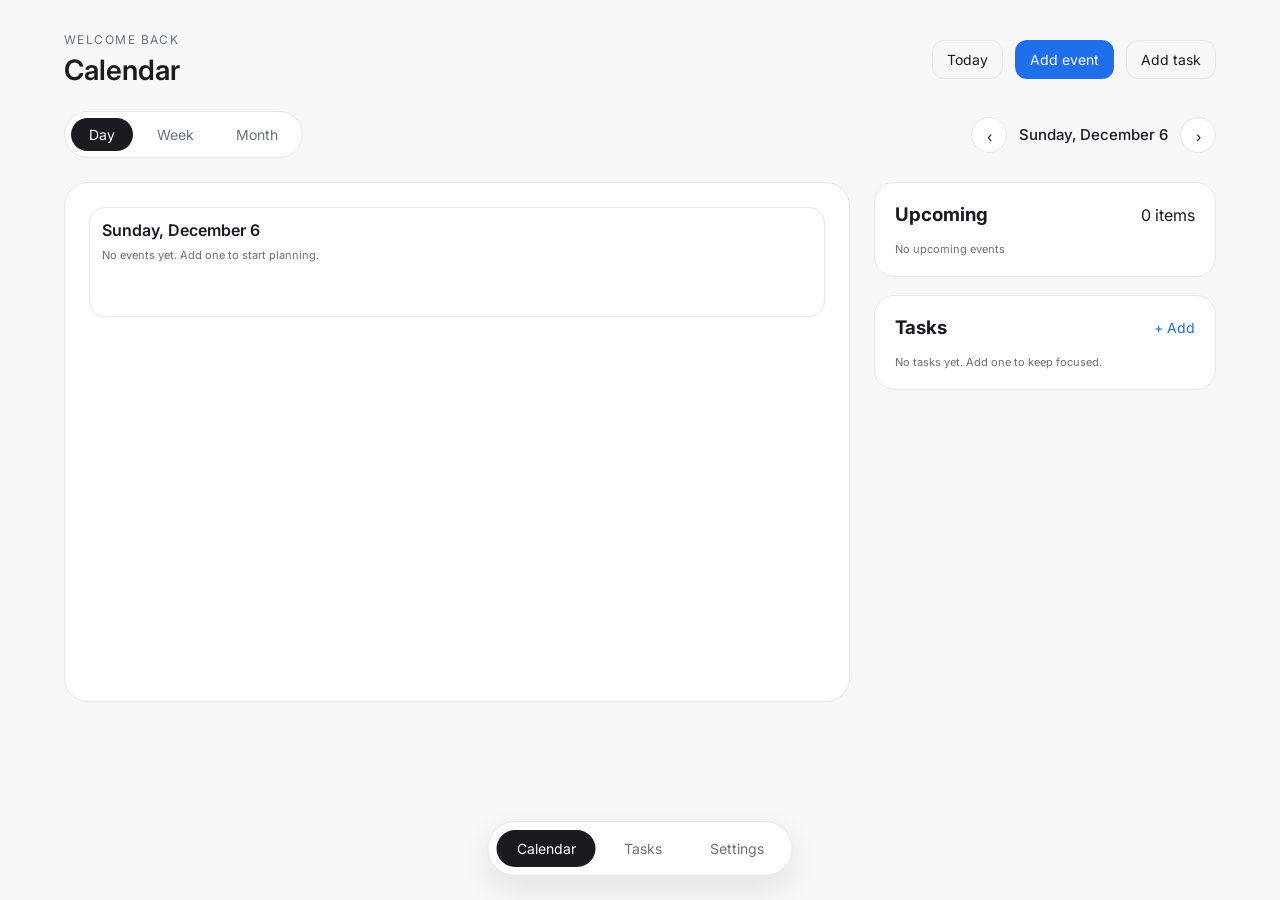
==== index.html @ fc0c7c69 "Add clean calendar UI with tasks and settings" ====
<!doctype html>
<html lang="en">
  <head>
    <meta charset="UTF-8" />
    <meta name="viewport" content="width=device-width, initial-scale=1" />
    <title>Calender</title>
    <link rel="stylesheet" href="styles.css" />
    <link rel="preconnect" href="https://fonts.googleapis.com" />
    <link rel="preconnect" href="https://fonts.gstatic.com" crossorigin />
    <link
      href="https://fonts.googleapis.com/css2?family=Inter:wght@300;400;500;600&display=swap"
      rel="stylesheet"
    />
  </head>
  <body>
    <div class="app">
      <header class="top-bar">
        <div>
          <p class="eyebrow">Welcome back</p>
          <h1>Calendar</h1>
        </div>
        <div class="top-actions">
          <button class="ghost" id="todayBtn">Today</button>
          <button class="primary" id="addEventBtn">Add event</button>
          <button class="ghost" id="addTaskBtn">Add task</button>
        </div>
      </header>

      <section class="toolbar">
        <div class="segmented" role="tablist">
          <button class="segment active" data-view="day">Day</button>
          <button class="segment" data-view="week">Week</button>
          <button class="segment" data-view="month">Month</button>
        </div>
        <div class="date-controls">
          <button class="icon" id="prevBtn" aria-label="Previous">
            ‹
          </button>
          <div class="current-range" id="rangeLabel"></div>
          <button class="icon" id="nextBtn" aria-label="Next">›</button>
        </div>
      </section>

      <main class="content">
        <section class="calendar" id="calendarView"></section>
        <aside class="sidebar">
          <div class="sidebar-card">
            <div class="sidebar-header">
              <h3>Upcoming</h3>
              <span id="upcomingCount"></span>
            </div>
            <div class="list" id="upcomingList"></div>
          </div>
          <div class="sidebar-card">
            <div class="sidebar-header">
              <h3>Tasks</h3>
              <button class="text" id="quickAddTask">+ Add</button>
            </div>
            <div class="list" id="taskList"></div>
          </div>
        </aside>
      </main>

      <nav class="bottom-nav">
        <button class="nav-item active" data-tab="calendar">Calendar</button>
        <button class="nav-item" data-tab="tasks">Tasks</button>
        <button class="nav-item" data-tab="settings">Settings</button>
      </nav>
    </div>

    <div class="modal hidden" id="eventModal" role="dialog" aria-modal="true">
      <div class="modal-card">
        <div class="modal-header">
          <h2>New event</h2>
          <button class="icon" data-close>✕</button>
        </div>
        <form id="eventForm">
          <label>
            Title
            <input type="text" name="title" placeholder="Event title" required />
          </label>
          <div class="grid">
            <label>
              Date
              <input type="date" name="date" required />
            </label>
            <label>
              Start
              <input type="time" name="start" required />
            </label>
          </div>
          <div class="grid">
            <label>
              Duration (mins)
              <input type="number" name="duration" min="15" step="15" value="60" />
            </label>
            <label>
              Priority
              <select name="priority">
                <option value="low">Low</option>
                <option value="medium" selected>Medium</option>
                <option value="high">High</option>
              </select>
            </label>
          </div>
          <label>
            Recurring
            <select name="recurring">
              <option value="none">None</option>
              <option value="daily">Daily</option>
              <option value="weekly">Weekly</option>
              <option value="monthly">Monthly</option>
            </select>
          </label>
          <label>
            Notes
            <textarea name="notes" rows="3" placeholder="Optional notes"></textarea>
          </label>
          <button class="primary" type="submit">Save event</button>
        </form>
      </div>
    </div>

    <div class="modal hidden" id="taskModal" role="dialog" aria-modal="true">
      <div class="modal-card">
        <div class="modal-header">
          <h2>New task</h2>
          <button class="icon" data-close>✕</button>
        </div>
        <form id="taskForm">
          <label>
            Task name
            <input type="text" name="title" placeholder="Task title" required />
          </label>
          <div class="grid">
            <label>
              Due date
              <input type="date" name="date" required />
            </label>
            <label>
              Priority
              <select name="priority">
                <option value="low">Low</option>
                <option value="medium" selected>Medium</option>
                <option value="high">High</option>
              </select>
            </label>
          </div>
          <label>
            Recurring
            <select name="recurring">
              <option value="none">None</option>
              <option value="daily">Daily</option>
              <option value="weekly">Weekly</option>
              <option value="monthly">Monthly</option>
            </select>
          </label>
          <label>
            Notes
            <textarea name="notes" rows="3" placeholder="Optional notes"></textarea>
          </label>
          <button class="primary" type="submit">Save task</button>
        </form>
      </div>
    </div>

    <div class="panel hidden" id="tasksPanel">
      <div class="panel-header">
        <h2>Tasks</h2>
        <button class="primary" id="panelAddTask">Add task</button>
      </div>
      <div class="panel-body">
        <div class="panel-list" id="panelTaskList"></div>
      </div>
    </div>

    <div class="panel hidden" id="settingsPanel">
      <div class="panel-header">
        <h2>Settings</h2>
      </div>
      <div class="panel-body">
        <div class="setting">
          <div>
            <h4>Default view</h4>
            <p>Choose the calendar view you open with.</p>
          </div>
          <select id="defaultView">
            <option value="day">Day</option>
            <option value="week">Week</option>
            <option value="month">Month</option>
          </select>
        </div>
        <div class="setting">
          <div>
            <h4>Working hours</h4>
            <p>Set your focus hours for event highlights.</p>
          </div>
          <input type="text" id="workingHours" value="9:00 - 18:00" />
        </div>
        <div class="setting">
          <div>
            <h4>Show recurring events</h4>
            <p>Keep repeating events visible in all views.</p>
          </div>
          <label class="switch">
            <input type="checkbox" id="showRecurring" checked />
            <span class="slider"></span>
          </label>
        </div>
      </div>
    </div>

    <script src="app.js"></script>
  </body>
</html>
---- styles.css ----
:root {
  color-scheme: light;
  --bg: #f7f7f8;
  --panel: #ffffff;
  --text: #1b1b1f;
  --muted: #6b6f76;
  --line: #e6e7eb;
  --accent: #202124;
  --primary: #1f6feb;
  --low: #42b883;
  --medium: #f4b740;
  --high: #ef5b5b;
}

* {
  box-sizing: border-box;
  margin: 0;
  padding: 0;
  font-family: "Inter", system-ui, sans-serif;
}

body {
  background: var(--bg);
  color: var(--text);
  min-height: 100vh;
}

.app {
  max-width: 1200px;
  margin: 0 auto;
  padding: 32px 24px 96px;
  display: flex;
  flex-direction: column;
  gap: 24px;
}

.top-bar {
  display: flex;
  justify-content: space-between;
  align-items: center;
  gap: 24px;
}

.eyebrow {
  font-size: 12px;
  color: var(--muted);
  text-transform: uppercase;
  letter-spacing: 0.12em;
}

h1 {
  font-size: 28px;
  font-weight: 600;
  margin-top: 6px;
}

.top-actions {
  display: flex;
  gap: 12px;
  flex-wrap: wrap;
}

button,
select,
input,
textarea {
  border-radius: 12px;
  border: 1px solid var(--line);
  padding: 10px 14px;
  background: var(--panel);
  color: var(--text);
  font-size: 14px;
}

button {
  cursor: pointer;
}

button.primary {
  background: var(--primary);
  color: #fff;
  border-color: transparent;
}

button.ghost {
  background: transparent;
  border-color: var(--line);
}

button.text {
  background: none;
  border: none;
  color: var(--primary);
  padding: 0;
}

button.icon {
  width: 36px;
  height: 36px;
  border-radius: 999px;
  border: 1px solid var(--line);
  background: var(--panel);
}

.toolbar {
  display: flex;
  justify-content: space-between;
  align-items: center;
  gap: 12px;
  flex-wrap: wrap;
}

.segmented {
  background: var(--panel);
  padding: 6px;
  border-radius: 999px;
  border: 1px solid var(--line);
  display: flex;
  gap: 6px;
}

.segment {
  border: none;
  background: transparent;
  padding: 8px 18px;
  border-radius: 999px;
  color: var(--muted);
}

.segment.active {
  background: var(--text);
  color: #fff;
}

.date-controls {
  display: flex;
  align-items: center;
  gap: 12px;
}

.current-range {
  font-weight: 500;
  font-size: 15px;
}

.content {
  display: grid;
  grid-template-columns: minmax(0, 2.3fr) minmax(0, 1fr);
  gap: 24px;
}

.calendar {
  background: var(--panel);
  border-radius: 24px;
  padding: 24px;
  border: 1px solid var(--line);
  min-height: 520px;
}

.calendar-grid {
  display: grid;
  gap: 12px;
}

.calendar-grid.month {
  grid-template-columns: repeat(7, 1fr);
}

.calendar-grid.week {
  grid-template-columns: repeat(7, 1fr);
}

.calendar-grid.day {
  grid-template-columns: 1fr;
}

.day-label {
  font-size: 12px;
  text-transform: uppercase;
  letter-spacing: 0.1em;
  color: var(--muted);
}

.day-cell {
  padding: 12px;
  border-radius: 16px;
  border: 1px solid var(--line);
  display: flex;
  flex-direction: column;
  gap: 8px;
  min-height: 110px;
}

.day-cell.today {
  border-color: var(--primary);
  box-shadow: 0 0 0 1px rgba(31, 111, 235, 0.2);
}

.day-number {
  font-weight: 600;
}

.event-chip {
  font-size: 12px;
  background: #f1f4ff;
  padding: 6px 8px;
  border-radius: 10px;
  border: 1px solid #dbe4ff;
  display: flex;
  justify-content: space-between;
  gap: 8px;
}

.event-meta {
  font-size: 11px;
  color: var(--muted);
}

.priority {
  font-size: 11px;
  font-weight: 600;
  padding: 2px 8px;
  border-radius: 999px;
  align-self: flex-start;
}

.priority.low {
  color: var(--low);
  background: rgba(66, 184, 131, 0.12);
}

.priority.medium {
  color: var(--medium);
  background: rgba(244, 183, 64, 0.15);
}

.priority.high {
  color: var(--high);
  background: rgba(239, 91, 91, 0.15);
}

.sidebar {
  display: flex;
  flex-direction: column;
  gap: 18px;
}

.sidebar-card {
  background: var(--panel);
  border-radius: 20px;
  padding: 20px;
  border: 1px solid var(--line);
  display: flex;
  flex-direction: column;
  gap: 16px;
}

.sidebar-header {
  display: flex;
  align-items: center;
  justify-content: space-between;
}

.list {
  display: flex;
  flex-direction: column;
  gap: 10px;
}

.list-item {
  padding: 10px 12px;
  border-radius: 14px;
  border: 1px solid var(--line);
  display: flex;
  justify-content: space-between;
  align-items: flex-start;
  gap: 12px;
}

.list-item span {
  font-size: 12px;
  color: var(--muted);
}

.bottom-nav {
  position: fixed;
  left: 50%;
  transform: translateX(-50%);
  bottom: 24px;
  background: var(--panel);
  border-radius: 999px;
  border: 1px solid var(--line);
  padding: 8px;
  display: flex;
  gap: 8px;
  box-shadow: 0 12px 30px rgba(0, 0, 0, 0.08);
}

.nav-item {
  border: none;
  background: transparent;
  padding: 10px 20px;
  border-radius: 999px;
  color: var(--muted);
}

.nav-item.active {
  background: var(--text);
  color: #fff;
}

.modal {
  position: fixed;
  inset: 0;
  background: rgba(16, 17, 20, 0.5);
  display: grid;
  place-items: center;
  z-index: 10;
}

.modal.hidden {
  display: none;
}

.modal-card {
  background: var(--panel);
  border-radius: 24px;
  padding: 24px;
  width: min(420px, 90vw);
  display: flex;
  flex-direction: column;
  gap: 16px;
}

.modal-header {
  display: flex;
  align-items: center;
  justify-content: space-between;
}

form {
  display: flex;
  flex-direction: column;
  gap: 14px;
}

label {
  display: flex;
  flex-direction: column;
  gap: 8px;
  font-size: 13px;
  color: var(--muted);
}

textarea {
  resize: vertical;
}

.grid {
  display: grid;
  grid-template-columns: repeat(auto-fit, minmax(160px, 1fr));
  gap: 12px;
}

.panel {
  background: var(--panel);
  border-radius: 24px;
  border: 1px solid var(--line);
  padding: 24px;
}

.panel.hidden {
  display: none;
}

.panel-header {
  display: flex;
  align-items: center;
  justify-content: space-between;
  margin-bottom: 16px;
}

.panel-body {
  display: flex;
  flex-direction: column;
  gap: 16px;
}

.panel-list {
  display: grid;
  gap: 12px;
}

.setting {
  display: flex;
  justify-content: space-between;
  gap: 18px;
  padding: 16px;
  border: 1px solid var(--line);
  border-radius: 16px;
  align-items: center;
}

.setting p {
  color: var(--muted);
  font-size: 13px;
}

.switch {
  position: relative;
  display: inline-block;
  width: 44px;
  height: 24px;
}

.switch input {
  opacity: 0;
  width: 0;
  height: 0;
}

.slider {
  position: absolute;
  cursor: pointer;
  top: 0;
  left: 0;
  right: 0;
  bottom: 0;
  background-color: #d1d3d8;
  transition: 0.2s;
  border-radius: 999px;
}

.slider::before {
  position: absolute;
  content: "";
  height: 18px;
  width: 18px;
  left: 3px;
  bottom: 3px;
  background-color: white;
  transition: 0.2s;
  border-radius: 50%;
}

.switch input:checked + .slider {
  background-color: var(--primary);
}

.switch input:checked + .slider::before {
  transform: translateX(20px);
}

@media (max-width: 960px) {
  .content {
    grid-template-columns: 1fr;
  }

  .bottom-nav {
    width: calc(100% - 48px);
    justify-content: space-around;
  }
}

@media (max-width: 720px) {
  .top-bar {
    flex-direction: column;
    align-items: flex-start;
  }

  .toolbar {
    flex-direction: column;
    align-items: flex-start;
  }
}
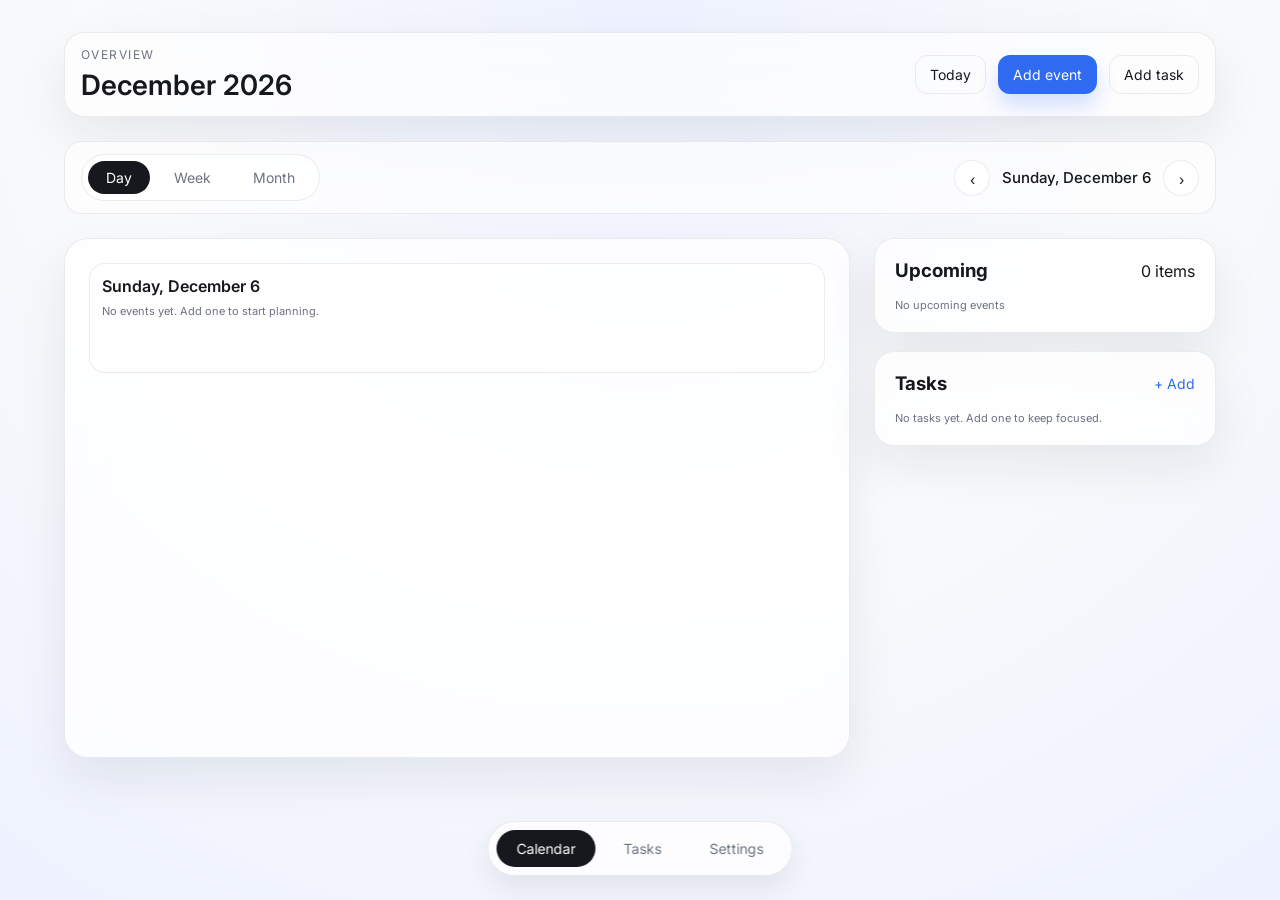
==== commit acc9da7f: "Refine calendar header and styling" ====
--- a/index.html
+++ b/index.html
@@ -16,8 +16,8 @@
     <div class="app">
       <header class="top-bar">
         <div>
-          <p class="eyebrow">Welcome back</p>
-          <h1>Calendar</h1>
+          <p class="eyebrow">Overview</p>
+          <h1 id="monthLabel">March 2025</h1>
         </div>
         <div class="top-actions">
           <button class="ghost" id="todayBtn">Today</button>
@@ -26,7 +26,7 @@
         </div>
       </header>
 
-      <section class="toolbar">
+      <section class="toolbar" id="viewToolbar">
         <div class="segmented" role="tablist">
           <button class="segment active" data-view="day">Day</button>
           <button class="segment" data-view="week">Week</button>
@@ -95,12 +95,22 @@
               <input type="number" name="duration" min="15" step="15" value="60" />
             </label>
             <label>
+              Color
+              <input type="color" name="color" value="#1f6feb" />
+            </label>
+          </div>
+          <div class="grid">
+            <label>
               Priority
               <select name="priority">
                 <option value="low">Low</option>
                 <option value="medium" selected>Medium</option>
                 <option value="high">High</option>
               </select>
+            </label>
+            <label>
+              Category
+              <input type="text" name="category" placeholder="Design, Work, Personal" />
             </label>
           </div>
           <label>
@@ -113,6 +123,14 @@
             </select>
           </label>
           <label>
+            Color
+            <input type="color" name="color" value="#42b883" />
+          </label>
+          <label>
+            Category
+            <input type="text" name="category" placeholder="Errands, Admin, Focus" />
+          </label>
+          <label>
             Notes
             <textarea name="notes" rows="3" placeholder="Optional notes"></textarea>
           </label>
--- a/styles.css
+++ b/styles.css
@@ -1,15 +1,17 @@
 :root {
   color-scheme: light;
-  --bg: #f7f7f8;
-  --panel: #ffffff;
-  --text: #1b1b1f;
-  --muted: #6b6f76;
-  --line: #e6e7eb;
-  --accent: #202124;
-  --primary: #1f6feb;
+  --bg: #f4f6fb;
+  --panel: rgba(255, 255, 255, 0.78);
+  --text: #16181d;
+  --muted: #6b7280;
+  --line: rgba(17, 24, 39, 0.08);
+  --accent: #1f2937;
+  --primary: #2f6af1;
   --low: #42b883;
   --medium: #f4b740;
   --high: #ef5b5b;
+  --glass: rgba(255, 255, 255, 0.65);
+  --shadow: 0 20px 50px rgba(15, 23, 42, 0.08);
 }
 
 * {
@@ -20,7 +22,7 @@
 }
 
 body {
-  background: var(--bg);
+  background: radial-gradient(circle at top, #eef2ff 0%, #f9fafb 50%, #eef2ff 100%);
   color: var(--text);
   min-height: 100vh;
 }
@@ -39,6 +41,12 @@
   justify-content: space-between;
   align-items: center;
   gap: 24px;
+  padding: 14px 16px;
+  background: var(--glass);
+  border-radius: 20px;
+  border: 1px solid var(--line);
+  backdrop-filter: blur(18px);
+  box-shadow: var(--shadow);
 }
 
 .eyebrow {
@@ -67,7 +75,7 @@
   border-radius: 12px;
   border: 1px solid var(--line);
   padding: 10px 14px;
-  background: var(--panel);
+  background: rgba(255, 255, 255, 0.9);
   color: var(--text);
   font-size: 14px;
 }
@@ -80,6 +88,7 @@
   background: var(--primary);
   color: #fff;
   border-color: transparent;
+  box-shadow: 0 12px 20px rgba(47, 106, 241, 0.2);
 }
 
 button.ghost {
@@ -108,10 +117,19 @@
   align-items: center;
   gap: 12px;
   flex-wrap: wrap;
+  padding: 12px 16px;
+  border-radius: 18px;
+  background: var(--glass);
+  border: 1px solid var(--line);
+  backdrop-filter: blur(18px);
+}
+
+.toolbar.hidden {
+  display: none;
 }
 
 .segmented {
-  background: var(--panel);
+  background: rgba(255, 255, 255, 0.75);
   padding: 6px;
   border-radius: 999px;
   border: 1px solid var(--line);
@@ -155,6 +173,8 @@
   padding: 24px;
   border: 1px solid var(--line);
   min-height: 520px;
+  backdrop-filter: blur(18px);
+  box-shadow: var(--shadow);
 }
 
 .calendar-grid {
@@ -189,6 +209,8 @@
   flex-direction: column;
   gap: 8px;
   min-height: 110px;
+  background: rgba(255, 255, 255, 0.6);
+  box-shadow: inset 0 1px 0 rgba(255, 255, 255, 0.6);
 }
 
 .day-cell.today {
@@ -202,13 +224,20 @@
 
 .event-chip {
   font-size: 12px;
-  background: #f1f4ff;
+  background: rgba(241, 244, 255, 0.7);
   padding: 6px 8px;
   border-radius: 10px;
-  border: 1px solid #dbe4ff;
+  border: 1px solid rgba(219, 228, 255, 0.7);
   display: flex;
   justify-content: space-between;
   gap: 8px;
+  align-items: center;
+}
+
+.event-details {
+  display: flex;
+  flex-direction: column;
+  gap: 4px;
 }
 
 .event-meta {
@@ -253,6 +282,8 @@
   display: flex;
   flex-direction: column;
   gap: 16px;
+  backdrop-filter: blur(18px);
+  box-shadow: var(--shadow);
 }
 
 .sidebar-header {
@@ -275,6 +306,7 @@
   justify-content: space-between;
   align-items: flex-start;
   gap: 12px;
+  background: rgba(255, 255, 255, 0.75);
 }
 
 .list-item span {
@@ -294,6 +326,7 @@
   display: flex;
   gap: 8px;
   box-shadow: 0 12px 30px rgba(0, 0, 0, 0.08);
+  backdrop-filter: blur(20px);
 }
 
 .nav-item {
@@ -330,6 +363,8 @@
   display: flex;
   flex-direction: column;
   gap: 16px;
+  box-shadow: 0 18px 45px rgba(15, 23, 42, 0.25);
+  backdrop-filter: blur(18px);
 }
 
 .modal-header {
@@ -367,6 +402,8 @@
   border-radius: 24px;
   border: 1px solid var(--line);
   padding: 24px;
+  box-shadow: var(--shadow);
+  backdrop-filter: blur(18px);
 }
 
 .panel.hidden {
@@ -399,6 +436,7 @@
   border: 1px solid var(--line);
   border-radius: 16px;
   align-items: center;
+  background: rgba(255, 255, 255, 0.65);
 }
 
 .setting p {
@@ -451,6 +489,31 @@
   transform: translateX(20px);
 }
 
+.color-dot {
+  width: 10px;
+  height: 10px;
+  border-radius: 50%;
+  margin-top: 4px;
+}
+
+.category-pill {
+  font-size: 11px;
+  padding: 3px 8px;
+  border-radius: 999px;
+  background: rgba(15, 23, 42, 0.08);
+  color: var(--accent);
+  display: inline-flex;
+  align-items: center;
+  gap: 6px;
+}
+
+.item-meta {
+  display: flex;
+  flex-wrap: wrap;
+  gap: 6px;
+  margin-top: 4px;
+}
+
 @media (max-width: 960px) {
   .content {
     grid-template-columns: 1fr;
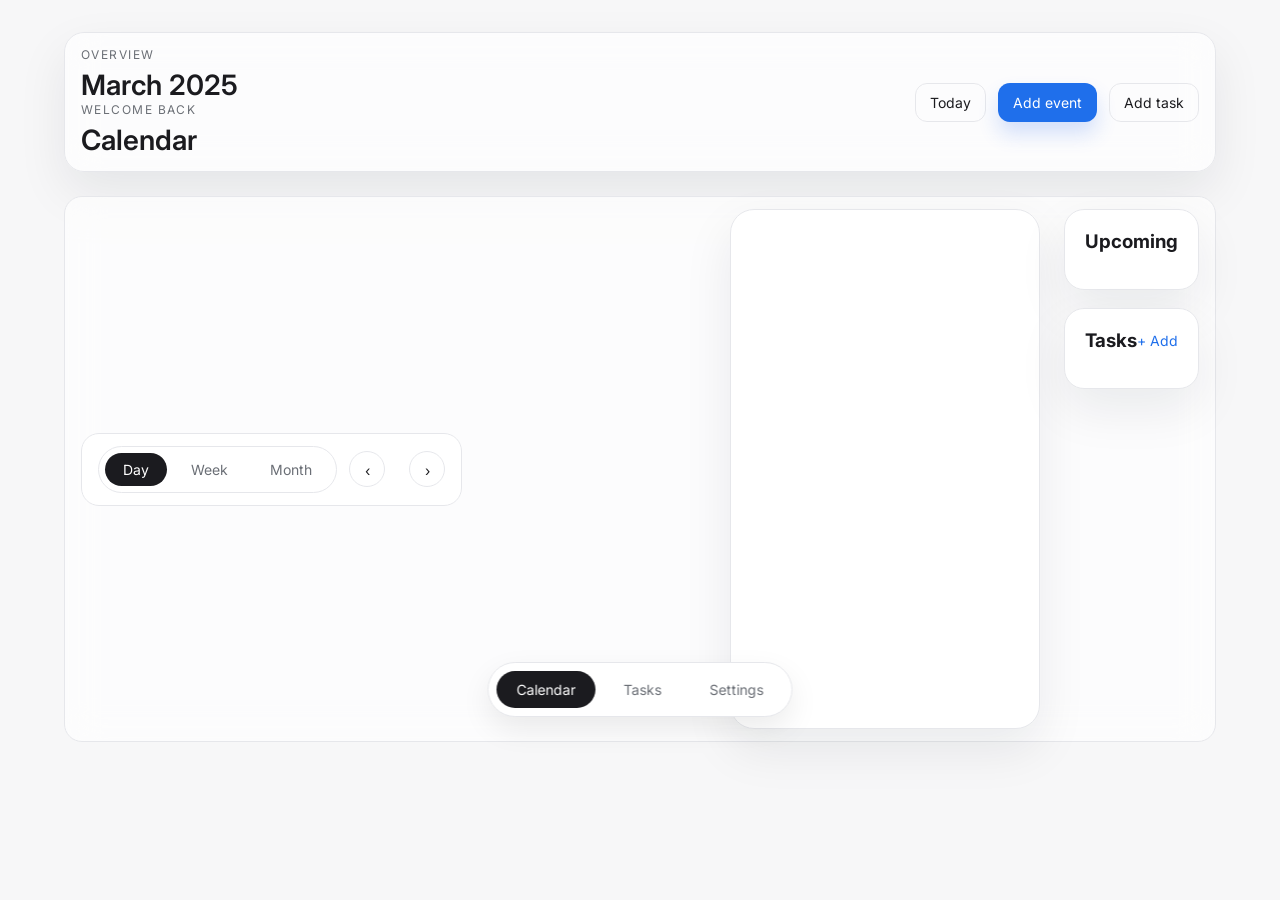
==== commit d2a5e4f4: "Merge branch 'main' into codex/create-basic-calendar-app-with-events" ====
--- a/index.html
+++ b/index.html
@@ -18,6 +18,8 @@
         <div>
           <p class="eyebrow">Overview</p>
           <h1 id="monthLabel">March 2025</h1>
+          <p class="eyebrow">Welcome back</p>
+          <h1>Calendar</h1>
         </div>
         <div class="top-actions">
           <button class="ghost" id="todayBtn">Today</button>
@@ -27,6 +29,7 @@
       </header>
 
       <section class="toolbar" id="viewToolbar">
+      <section class="toolbar">
         <div class="segmented" role="tablist">
           <button class="segment active" data-view="day">Day</button>
           <button class="segment" data-view="week">Week</button>
--- a/styles.css
+++ b/styles.css
@@ -12,6 +12,16 @@
   --high: #ef5b5b;
   --glass: rgba(255, 255, 255, 0.65);
   --shadow: 0 20px 50px rgba(15, 23, 42, 0.08);
+  --bg: #f7f7f8;
+  --panel: #ffffff;
+  --text: #1b1b1f;
+  --muted: #6b6f76;
+  --line: #e6e7eb;
+  --accent: #202124;
+  --primary: #1f6feb;
+  --low: #42b883;
+  --medium: #f4b740;
+  --high: #ef5b5b;
 }
 
 * {
@@ -23,6 +33,7 @@
 
 body {
   background: radial-gradient(circle at top, #eef2ff 0%, #f9fafb 50%, #eef2ff 100%);
+  background: var(--bg);
   color: var(--text);
   min-height: 100vh;
 }
@@ -76,6 +87,7 @@
   border: 1px solid var(--line);
   padding: 10px 14px;
   background: rgba(255, 255, 255, 0.9);
+  background: var(--panel);
   color: var(--text);
   font-size: 14px;
 }
@@ -130,6 +142,10 @@
 
 .segmented {
   background: rgba(255, 255, 255, 0.75);
+}
+
+.segmented {
+  background: var(--panel);
   padding: 6px;
   border-radius: 999px;
   border: 1px solid var(--line);
@@ -238,6 +254,13 @@
   display: flex;
   flex-direction: column;
   gap: 4px;
+  background: #f1f4ff;
+  padding: 6px 8px;
+  border-radius: 10px;
+  border: 1px solid #dbe4ff;
+  display: flex;
+  justify-content: space-between;
+  gap: 8px;
 }
 
 .event-meta {
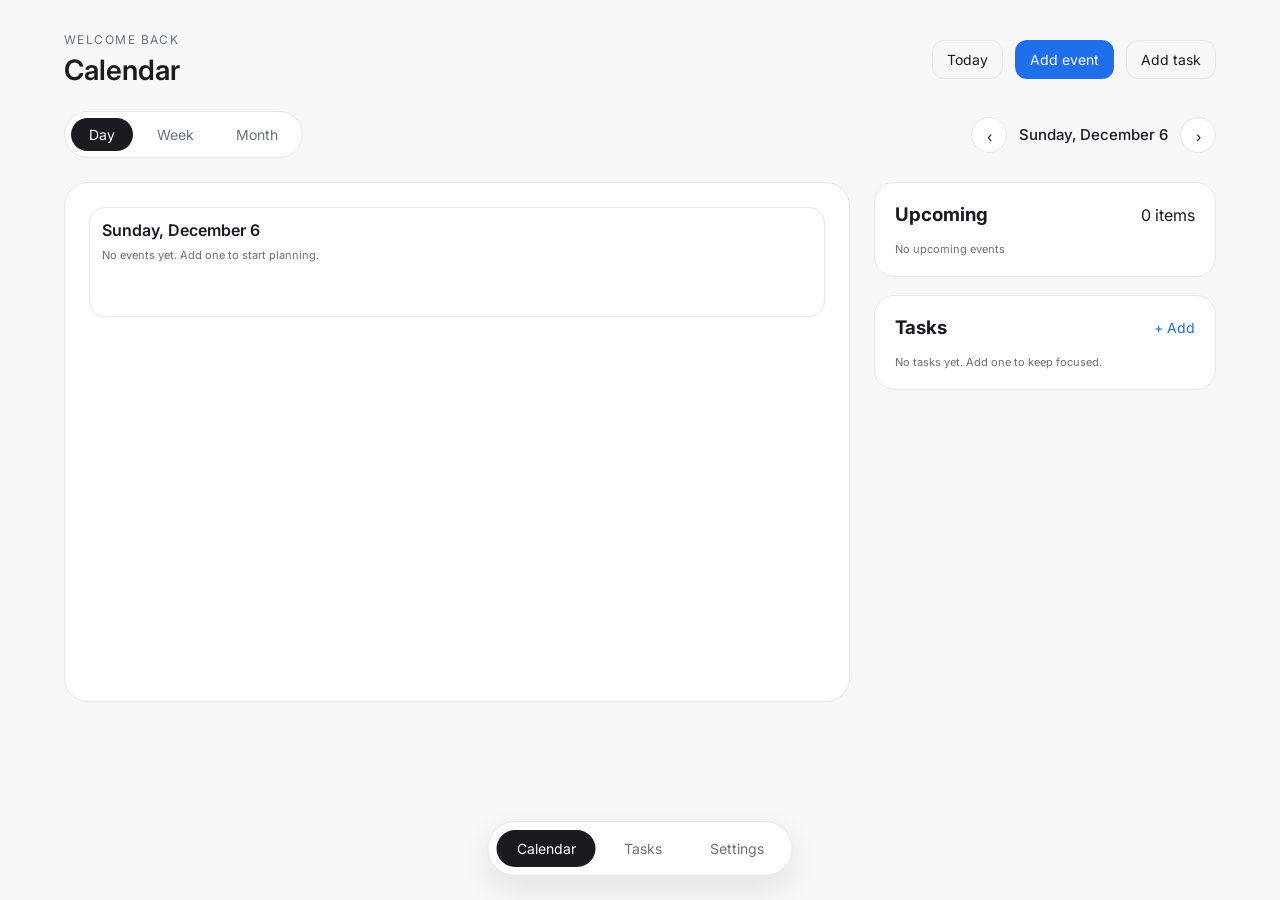
==== commit db9ee381: "Revert "Refine calendar header, toolbar behavior, UI polish, and add color/category support"" ====
--- a/index.html
+++ b/index.html
@@ -16,8 +16,6 @@
     <div class="app">
       <header class="top-bar">
         <div>
-          <p class="eyebrow">Overview</p>
-          <h1 id="monthLabel">March 2025</h1>
           <p class="eyebrow">Welcome back</p>
           <h1>Calendar</h1>
         </div>
@@ -28,7 +26,6 @@
         </div>
       </header>
 
-      <section class="toolbar" id="viewToolbar">
       <section class="toolbar">
         <div class="segmented" role="tablist">
           <button class="segment active" data-view="day">Day</button>
@@ -98,22 +95,12 @@
               <input type="number" name="duration" min="15" step="15" value="60" />
             </label>
             <label>
-              Color
-              <input type="color" name="color" value="#1f6feb" />
-            </label>
-          </div>
-          <div class="grid">
-            <label>
               Priority
               <select name="priority">
                 <option value="low">Low</option>
                 <option value="medium" selected>Medium</option>
                 <option value="high">High</option>
               </select>
-            </label>
-            <label>
-              Category
-              <input type="text" name="category" placeholder="Design, Work, Personal" />
             </label>
           </div>
           <label>
@@ -126,14 +113,6 @@
             </select>
           </label>
           <label>
-            Color
-            <input type="color" name="color" value="#42b883" />
-          </label>
-          <label>
-            Category
-            <input type="text" name="category" placeholder="Errands, Admin, Focus" />
-          </label>
-          <label>
             Notes
             <textarea name="notes" rows="3" placeholder="Optional notes"></textarea>
           </label>
--- a/styles.css
+++ b/styles.css
@@ -1,17 +1,5 @@
 :root {
   color-scheme: light;
-  --bg: #f4f6fb;
-  --panel: rgba(255, 255, 255, 0.78);
-  --text: #16181d;
-  --muted: #6b7280;
-  --line: rgba(17, 24, 39, 0.08);
-  --accent: #1f2937;
-  --primary: #2f6af1;
-  --low: #42b883;
-  --medium: #f4b740;
-  --high: #ef5b5b;
-  --glass: rgba(255, 255, 255, 0.65);
-  --shadow: 0 20px 50px rgba(15, 23, 42, 0.08);
   --bg: #f7f7f8;
   --panel: #ffffff;
   --text: #1b1b1f;
@@ -32,7 +20,6 @@
 }
 
 body {
-  background: radial-gradient(circle at top, #eef2ff 0%, #f9fafb 50%, #eef2ff 100%);
   background: var(--bg);
   color: var(--text);
   min-height: 100vh;
@@ -52,12 +39,6 @@
   justify-content: space-between;
   align-items: center;
   gap: 24px;
-  padding: 14px 16px;
-  background: var(--glass);
-  border-radius: 20px;
-  border: 1px solid var(--line);
-  backdrop-filter: blur(18px);
-  box-shadow: var(--shadow);
 }
 
 .eyebrow {
@@ -86,7 +67,6 @@
   border-radius: 12px;
   border: 1px solid var(--line);
   padding: 10px 14px;
-  background: rgba(255, 255, 255, 0.9);
   background: var(--panel);
   color: var(--text);
   font-size: 14px;
@@ -100,7 +80,6 @@
   background: var(--primary);
   color: #fff;
   border-color: transparent;
-  box-shadow: 0 12px 20px rgba(47, 106, 241, 0.2);
 }
 
 button.ghost {
@@ -129,19 +108,6 @@
   align-items: center;
   gap: 12px;
   flex-wrap: wrap;
-  padding: 12px 16px;
-  border-radius: 18px;
-  background: var(--glass);
-  border: 1px solid var(--line);
-  backdrop-filter: blur(18px);
-}
-
-.toolbar.hidden {
-  display: none;
-}
-
-.segmented {
-  background: rgba(255, 255, 255, 0.75);
 }
 
 .segmented {
@@ -189,8 +155,6 @@
   padding: 24px;
   border: 1px solid var(--line);
   min-height: 520px;
-  backdrop-filter: blur(18px);
-  box-shadow: var(--shadow);
 }
 
 .calendar-grid {
@@ -225,8 +189,6 @@
   flex-direction: column;
   gap: 8px;
   min-height: 110px;
-  background: rgba(255, 255, 255, 0.6);
-  box-shadow: inset 0 1px 0 rgba(255, 255, 255, 0.6);
 }
 
 .day-cell.today {
@@ -240,20 +202,6 @@
 
 .event-chip {
   font-size: 12px;
-  background: rgba(241, 244, 255, 0.7);
-  padding: 6px 8px;
-  border-radius: 10px;
-  border: 1px solid rgba(219, 228, 255, 0.7);
-  display: flex;
-  justify-content: space-between;
-  gap: 8px;
-  align-items: center;
-}
-
-.event-details {
-  display: flex;
-  flex-direction: column;
-  gap: 4px;
   background: #f1f4ff;
   padding: 6px 8px;
   border-radius: 10px;
@@ -305,8 +253,6 @@
   display: flex;
   flex-direction: column;
   gap: 16px;
-  backdrop-filter: blur(18px);
-  box-shadow: var(--shadow);
 }
 
 .sidebar-header {
@@ -329,7 +275,6 @@
   justify-content: space-between;
   align-items: flex-start;
   gap: 12px;
-  background: rgba(255, 255, 255, 0.75);
 }
 
 .list-item span {
@@ -349,7 +294,6 @@
   display: flex;
   gap: 8px;
   box-shadow: 0 12px 30px rgba(0, 0, 0, 0.08);
-  backdrop-filter: blur(20px);
 }
 
 .nav-item {
@@ -386,8 +330,6 @@
   display: flex;
   flex-direction: column;
   gap: 16px;
-  box-shadow: 0 18px 45px rgba(15, 23, 42, 0.25);
-  backdrop-filter: blur(18px);
 }
 
 .modal-header {
@@ -425,8 +367,6 @@
   border-radius: 24px;
   border: 1px solid var(--line);
   padding: 24px;
-  box-shadow: var(--shadow);
-  backdrop-filter: blur(18px);
 }
 
 .panel.hidden {
@@ -459,7 +399,6 @@
   border: 1px solid var(--line);
   border-radius: 16px;
   align-items: center;
-  background: rgba(255, 255, 255, 0.65);
 }
 
 .setting p {
@@ -512,31 +451,6 @@
   transform: translateX(20px);
 }
 
-.color-dot {
-  width: 10px;
-  height: 10px;
-  border-radius: 50%;
-  margin-top: 4px;
-}
-
-.category-pill {
-  font-size: 11px;
-  padding: 3px 8px;
-  border-radius: 999px;
-  background: rgba(15, 23, 42, 0.08);
-  color: var(--accent);
-  display: inline-flex;
-  align-items: center;
-  gap: 6px;
-}
-
-.item-meta {
-  display: flex;
-  flex-wrap: wrap;
-  gap: 6px;
-  margin-top: 4px;
-}
-
 @media (max-width: 960px) {
   .content {
     grid-template-columns: 1fr;
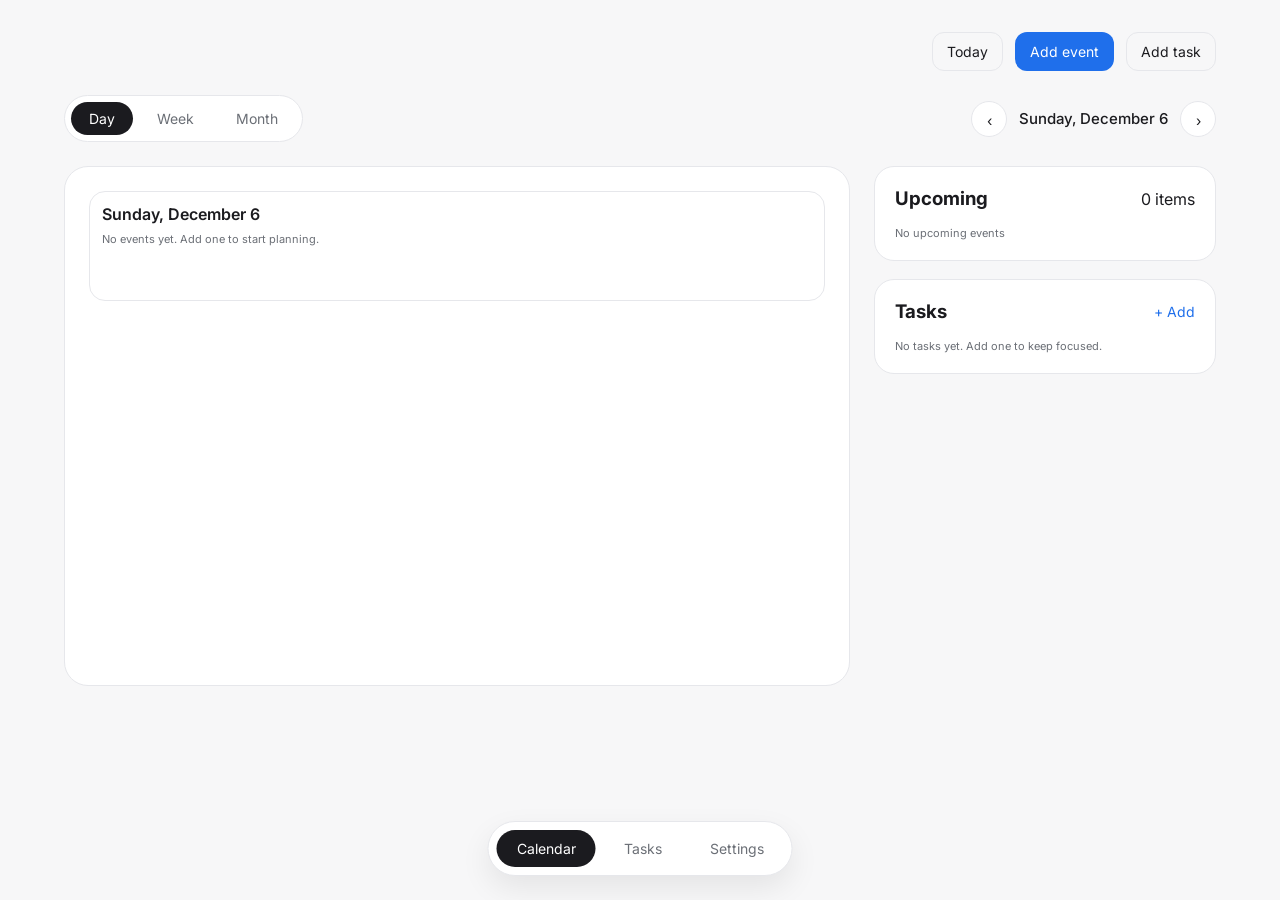
==== commit f7145cb2: "Remove header content from index.html Removed welcome message and title from the header." ====
--- a/index.html
+++ b/index.html
@@ -16,8 +16,8 @@
     <div class="app">
       <header class="top-bar">
         <div>
-          <p class="eyebrow">Welcome back</p>
-          <h1>Calendar</h1>
+          <p class="eyebrow"></p>
+          <h1></h1>
         </div>
         <div class="top-actions">
           <button class="ghost" id="todayBtn">Today</button>
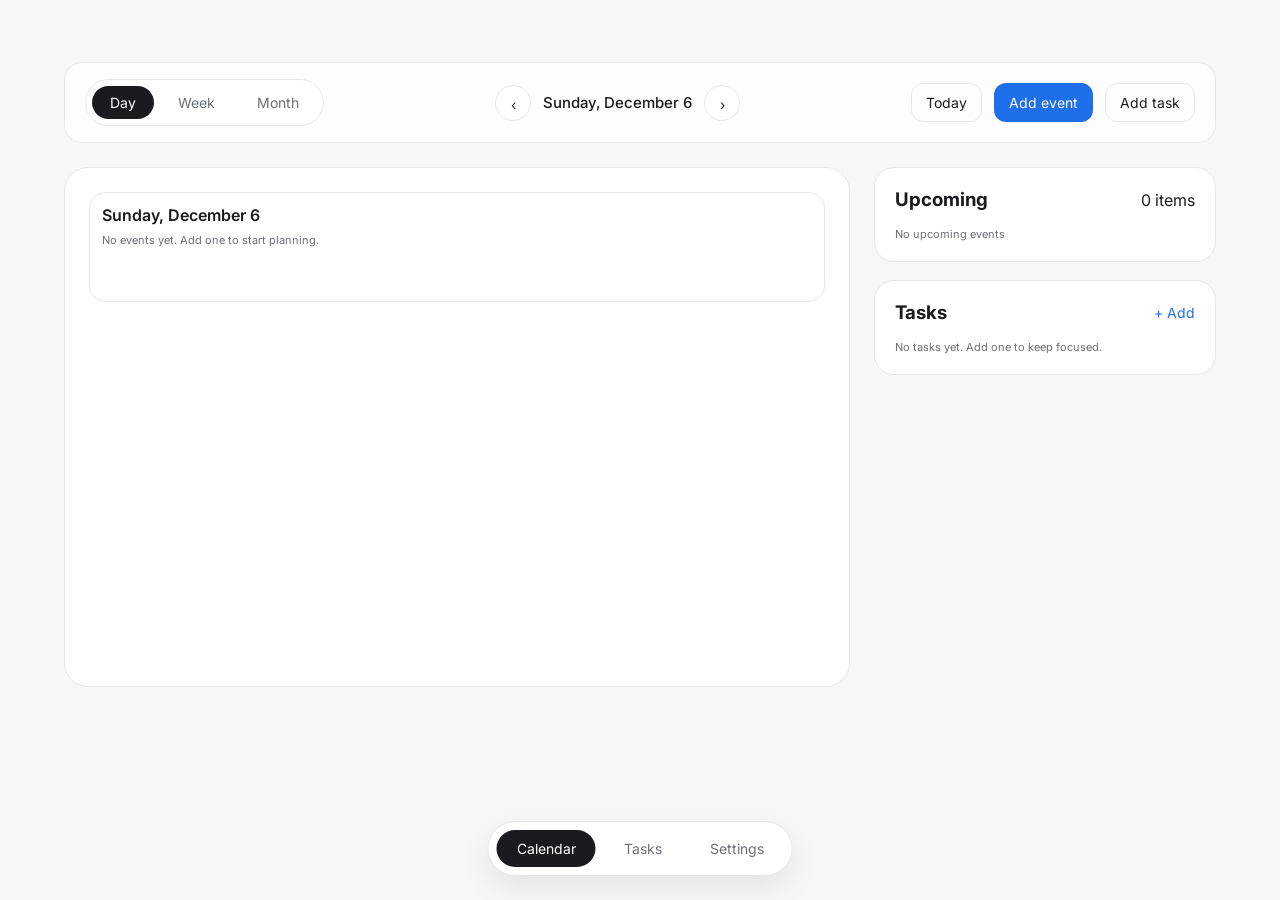
==== commit bb662520: "Unify calendar toolbar controls" ====
--- a/index.html
+++ b/index.html
@@ -19,25 +19,29 @@
           <p class="eyebrow"></p>
           <h1></h1>
         </div>
-        <div class="top-actions">
+      </header>
+
+      <section class="toolbar">
+        <div class="toolbar-group">
+          <div class="segmented" role="tablist">
+            <button class="segment active" data-view="day">Day</button>
+            <button class="segment" data-view="week">Week</button>
+            <button class="segment" data-view="month">Month</button>
+          </div>
+        </div>
+        <div class="toolbar-group center">
+          <div class="date-controls">
+            <button class="icon" id="prevBtn" aria-label="Previous">
+              ‹
+            </button>
+            <div class="current-range" id="rangeLabel"></div>
+            <button class="icon" id="nextBtn" aria-label="Next">›</button>
+          </div>
+        </div>
+        <div class="toolbar-group right">
           <button class="ghost" id="todayBtn">Today</button>
           <button class="primary" id="addEventBtn">Add event</button>
           <button class="ghost" id="addTaskBtn">Add task</button>
-        </div>
-      </header>
-
-      <section class="toolbar">
-        <div class="segmented" role="tablist">
-          <button class="segment active" data-view="day">Day</button>
-          <button class="segment" data-view="week">Week</button>
-          <button class="segment" data-view="month">Month</button>
-        </div>
-        <div class="date-controls">
-          <button class="icon" id="prevBtn" aria-label="Previous">
-            ‹
-          </button>
-          <div class="current-range" id="rangeLabel"></div>
-          <button class="icon" id="nextBtn" aria-label="Next">›</button>
         </div>
       </section>
 
@@ -71,7 +75,7 @@
     <div class="modal hidden" id="eventModal" role="dialog" aria-modal="true">
       <div class="modal-card">
         <div class="modal-header">
-          <h2>New event</h2>
+          <h2 id="eventModalTitle">New event</h2>
           <button class="icon" data-close>✕</button>
         </div>
         <form id="eventForm">
@@ -116,7 +120,12 @@
             Notes
             <textarea name="notes" rows="3" placeholder="Optional notes"></textarea>
           </label>
-          <button class="primary" type="submit">Save event</button>
+          <div class="modal-actions">
+            <button class="ghost danger hidden" type="button" id="eventDeleteBtn">
+              Delete event
+            </button>
+            <button class="primary" type="submit" id="eventSubmitBtn">Save event</button>
+          </div>
         </form>
       </div>
     </div>
@@ -124,7 +133,7 @@
     <div class="modal hidden" id="taskModal" role="dialog" aria-modal="true">
       <div class="modal-card">
         <div class="modal-header">
-          <h2>New task</h2>
+          <h2 id="taskModalTitle">New task</h2>
           <button class="icon" data-close>✕</button>
         </div>
         <form id="taskForm">
@@ -159,7 +168,12 @@
             Notes
             <textarea name="notes" rows="3" placeholder="Optional notes"></textarea>
           </label>
-          <button class="primary" type="submit">Save task</button>
+          <div class="modal-actions">
+            <button class="ghost danger hidden" type="button" id="taskDeleteBtn">
+              Delete task
+            </button>
+            <button class="primary" type="submit" id="taskSubmitBtn">Save task</button>
+          </div>
         </form>
       </div>
     </div>
--- a/styles.css
+++ b/styles.css
@@ -54,12 +54,6 @@
   margin-top: 6px;
 }
 
-.top-actions {
-  display: flex;
-  gap: 12px;
-  flex-wrap: wrap;
-}
-
 button,
 select,
 input,
@@ -87,6 +81,16 @@
   border-color: var(--line);
 }
 
+button.ghost.danger {
+  color: var(--high);
+  border-color: rgba(239, 91, 91, 0.5);
+}
+
+button.ghost.danger {
+  color: var(--high);
+  border-color: rgba(239, 91, 91, 0.5);
+}
+
 button.text {
   background: none;
   border: none;
@@ -106,8 +110,30 @@
   display: flex;
   justify-content: space-between;
   align-items: center;
-  gap: 12px;
+  gap: 16px;
   flex-wrap: wrap;
+  padding: 16px 20px;
+  border-radius: 18px;
+  background: rgba(255, 255, 255, 0.7);
+  border: 1px solid var(--line);
+  backdrop-filter: blur(6px);
+}
+
+.toolbar-group {
+  display: flex;
+  align-items: center;
+  gap: 12px;
+  flex-wrap: wrap;
+}
+
+.toolbar-group.center {
+  flex: 1;
+  justify-content: center;
+  min-width: 220px;
+}
+
+.toolbar-group.right {
+  justify-content: flex-end;
 }
 
 .segmented {
@@ -275,6 +301,22 @@
   justify-content: space-between;
   align-items: flex-start;
   gap: 12px;
+}
+
+.clickable {
+  cursor: pointer;
+}
+
+.clickable:focus-visible {
+  outline: 2px solid rgba(31, 111, 235, 0.4);
+  outline-offset: 2px;
+}
+
+.modal-actions {
+  display: flex;
+  justify-content: space-between;
+  gap: 12px;
+  flex-wrap: wrap;
 }
 
 .list-item span {
@@ -460,6 +502,17 @@
     width: calc(100% - 48px);
     justify-content: space-around;
   }
+
+  .toolbar-group.center {
+    order: 3;
+    flex-basis: 100%;
+    justify-content: center;
+  }
+
+  .toolbar-group.right {
+    order: 2;
+    margin-left: auto;
+  }
 }
 
 @media (max-width: 720px) {
@@ -470,6 +523,11 @@
 
   .toolbar {
     flex-direction: column;
-    align-items: flex-start;
-  }
-}
+    align-items: stretch;
+  }
+
+  .toolbar-group,
+  .toolbar-group.right {
+    justify-content: flex-start;
+  }
+}
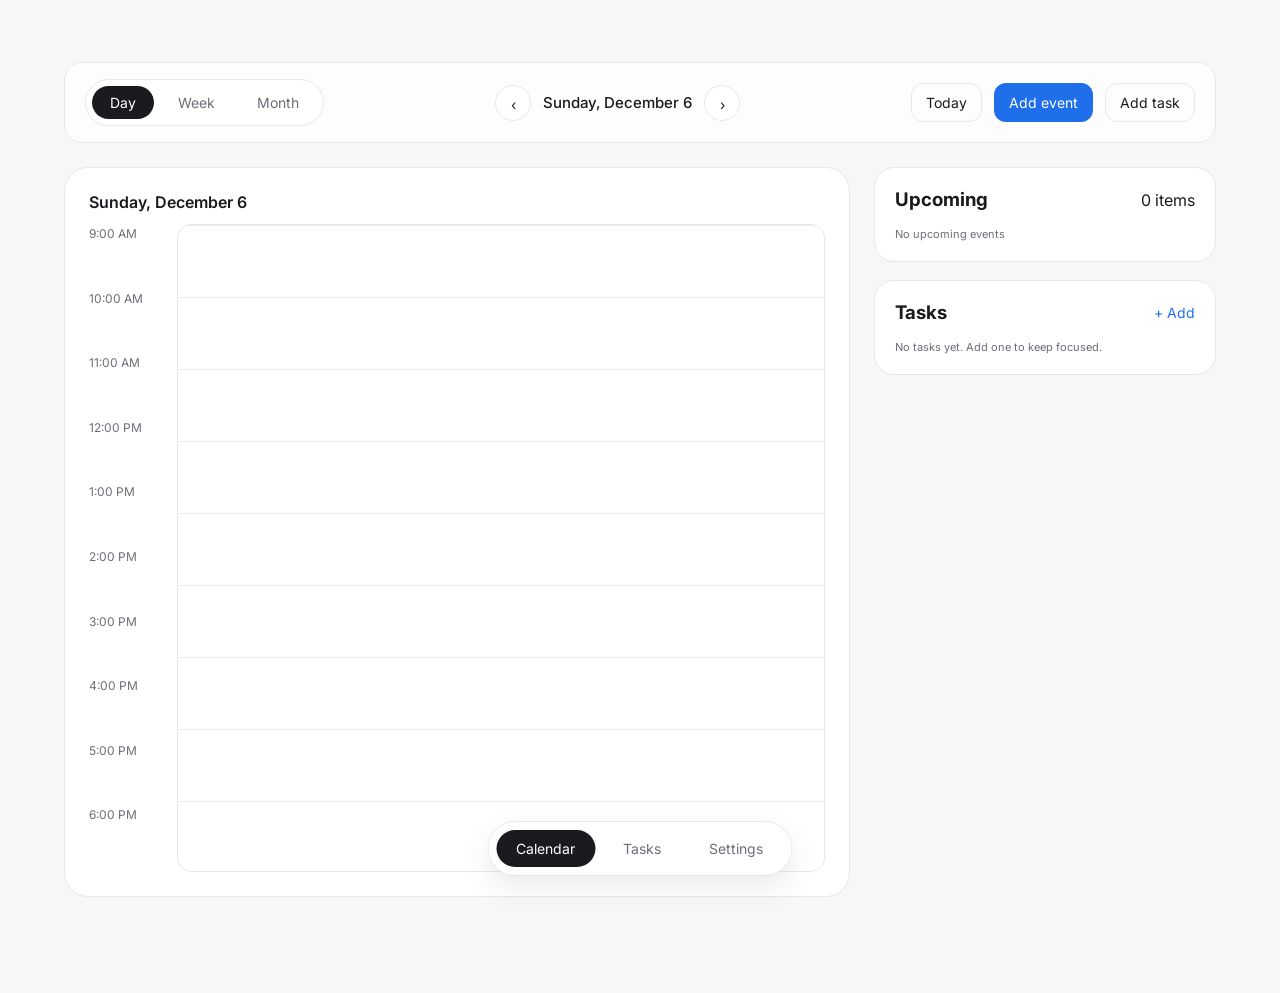
==== commit defdd567: "Align tasks and settings panels with app layout" ====
--- a/index.html
+++ b/index.html
@@ -65,6 +65,52 @@
         </aside>
       </main>
 
+      <div class="panel hidden" id="tasksPanel">
+        <div class="panel-header">
+          <h2>Tasks</h2>
+          <button class="primary" id="panelAddTask">Add task</button>
+        </div>
+        <div class="panel-body">
+          <div class="panel-list" id="panelTaskList"></div>
+        </div>
+      </div>
+
+      <div class="panel hidden" id="settingsPanel">
+        <div class="panel-header">
+          <h2>Settings</h2>
+        </div>
+        <div class="panel-body">
+          <div class="setting">
+            <div>
+              <h4>Default view</h4>
+              <p>Choose the calendar view you open with.</p>
+            </div>
+            <select id="defaultView">
+              <option value="day">Day</option>
+              <option value="week">Week</option>
+              <option value="month">Month</option>
+            </select>
+          </div>
+          <div class="setting">
+            <div>
+              <h4>Working hours</h4>
+              <p>Set your focus hours for event highlights.</p>
+            </div>
+            <input type="text" id="workingHours" value="9:00 - 18:00" />
+          </div>
+          <div class="setting">
+            <div>
+              <h4>Show recurring events</h4>
+              <p>Keep repeating events visible in all views.</p>
+            </div>
+            <label class="switch">
+              <input type="checkbox" id="showRecurring" checked />
+              <span class="slider"></span>
+            </label>
+          </div>
+        </div>
+      </div>
+
       <nav class="bottom-nav">
         <button class="nav-item active" data-tab="calendar">Calendar</button>
         <button class="nav-item" data-tab="tasks">Tasks</button>
@@ -178,52 +224,6 @@
       </div>
     </div>
 
-    <div class="panel hidden" id="tasksPanel">
-      <div class="panel-header">
-        <h2>Tasks</h2>
-        <button class="primary" id="panelAddTask">Add task</button>
-      </div>
-      <div class="panel-body">
-        <div class="panel-list" id="panelTaskList"></div>
-      </div>
-    </div>
-
-    <div class="panel hidden" id="settingsPanel">
-      <div class="panel-header">
-        <h2>Settings</h2>
-      </div>
-      <div class="panel-body">
-        <div class="setting">
-          <div>
-            <h4>Default view</h4>
-            <p>Choose the calendar view you open with.</p>
-          </div>
-          <select id="defaultView">
-            <option value="day">Day</option>
-            <option value="week">Week</option>
-            <option value="month">Month</option>
-          </select>
-        </div>
-        <div class="setting">
-          <div>
-            <h4>Working hours</h4>
-            <p>Set your focus hours for event highlights.</p>
-          </div>
-          <input type="text" id="workingHours" value="9:00 - 18:00" />
-        </div>
-        <div class="setting">
-          <div>
-            <h4>Show recurring events</h4>
-            <p>Keep repeating events visible in all views.</p>
-          </div>
-          <label class="switch">
-            <input type="checkbox" id="showRecurring" checked />
-            <span class="slider"></span>
-          </label>
-        </div>
-      </div>
-    </div>
-
     <script src="app.js"></script>
   </body>
 </html>
--- a/styles.css
+++ b/styles.css
@@ -181,6 +181,7 @@
   padding: 24px;
   border: 1px solid var(--line);
   min-height: 520px;
+  overflow: hidden;
 }
 
 .calendar-grid {
@@ -193,11 +194,124 @@
 }
 
 .calendar-grid.week {
-  grid-template-columns: repeat(7, 1fr);
+  grid-template-columns: repeat(7, minmax(0, 1fr));
 }
 
 .calendar-grid.day {
   grid-template-columns: 1fr;
+}
+
+.timeline-view {
+  display: flex;
+  flex-direction: column;
+  gap: 12px;
+}
+
+.timeline-header {
+  font-weight: 600;
+}
+
+.timeline-header.week-header {
+  display: grid;
+  grid-template-columns: 80px 1fr;
+  gap: 8px;
+  align-items: center;
+  font-size: 13px;
+  color: var(--muted);
+}
+
+.time-spacer {
+  width: 80px;
+}
+
+.week-header-scroll {
+  overflow-x: visible;
+}
+
+.week-header-grid {
+  display: grid;
+  grid-template-columns: repeat(7, minmax(0, 1fr));
+  gap: 8px;
+  min-width: 0;
+}
+
+.week-day-label {
+  text-align: center;
+  white-space: nowrap;
+  overflow: hidden;
+  text-overflow: ellipsis;
+}
+
+.timeline-body {
+  display: grid;
+  grid-template-columns: 80px 1fr;
+  gap: 8px;
+  min-width: 0;
+}
+
+.time-labels {
+  display: flex;
+  flex-direction: column;
+  align-items: flex-start;
+  font-size: 12px;
+  color: var(--muted);
+  padding-top: 2px;
+}
+
+.time-label {
+  display: flex;
+  align-items: flex-start;
+  height: 60px;
+}
+
+.week-columns {
+  display: grid;
+  grid-template-columns: repeat(7, minmax(0, 1fr));
+  gap: 8px;
+  min-width: 0;
+  overflow-x: visible;
+  padding-bottom: 8px;
+}
+
+.day-column {
+  position: relative;
+  border: 1px solid var(--line);
+  border-radius: 14px;
+  background: var(--panel);
+  min-width: 0;
+  overflow: hidden;
+  background-image: linear-gradient(
+    to bottom,
+    rgba(27, 27, 31, 0.08) 1px,
+    transparent 1px
+  );
+  background-size: 100% var(--hour-height);
+}
+
+.day-column-inner {
+  position: relative;
+  height: 100%;
+}
+
+.timeline-event {
+  position: absolute;
+  padding: 6px 8px;
+  border-radius: 10px;
+  background: #f1f4ff;
+  border: 1px solid #dbe4ff;
+  font-size: 12px;
+  display: flex;
+  flex-direction: column;
+  gap: 4px;
+  max-width: 100%;
+  overflow: hidden;
+}
+
+.timeline-event strong,
+.timeline-event .event-meta {
+  white-space: nowrap;
+  overflow: hidden;
+  text-overflow: ellipsis;
 }
 
 .day-label {
@@ -235,6 +349,45 @@
   display: flex;
   justify-content: space-between;
   gap: 8px;
+  max-width: 100%;
+  overflow: hidden;
+}
+
+.event-chip .event-info {
+  min-width: 0;
+}
+
+.event-chip strong {
+  display: block;
+  white-space: nowrap;
+  overflow: hidden;
+  text-overflow: ellipsis;
+}
+
+.item-actions {
+  display: flex;
+  align-items: flex-start;
+  gap: 6px;
+}
+
+.icon-button {
+  border-radius: 999px;
+  border: 1px solid var(--line);
+  background: transparent;
+  color: var(--muted);
+  width: 24px;
+  height: 24px;
+  padding: 0;
+  display: inline-flex;
+  align-items: center;
+  justify-content: center;
+  font-size: 12px;
+}
+
+.icon-button.danger {
+  color: var(--high);
+  border-color: rgba(239, 91, 91, 0.4);
+  background: rgba(239, 91, 91, 0.08);
 }
 
 .event-meta {
